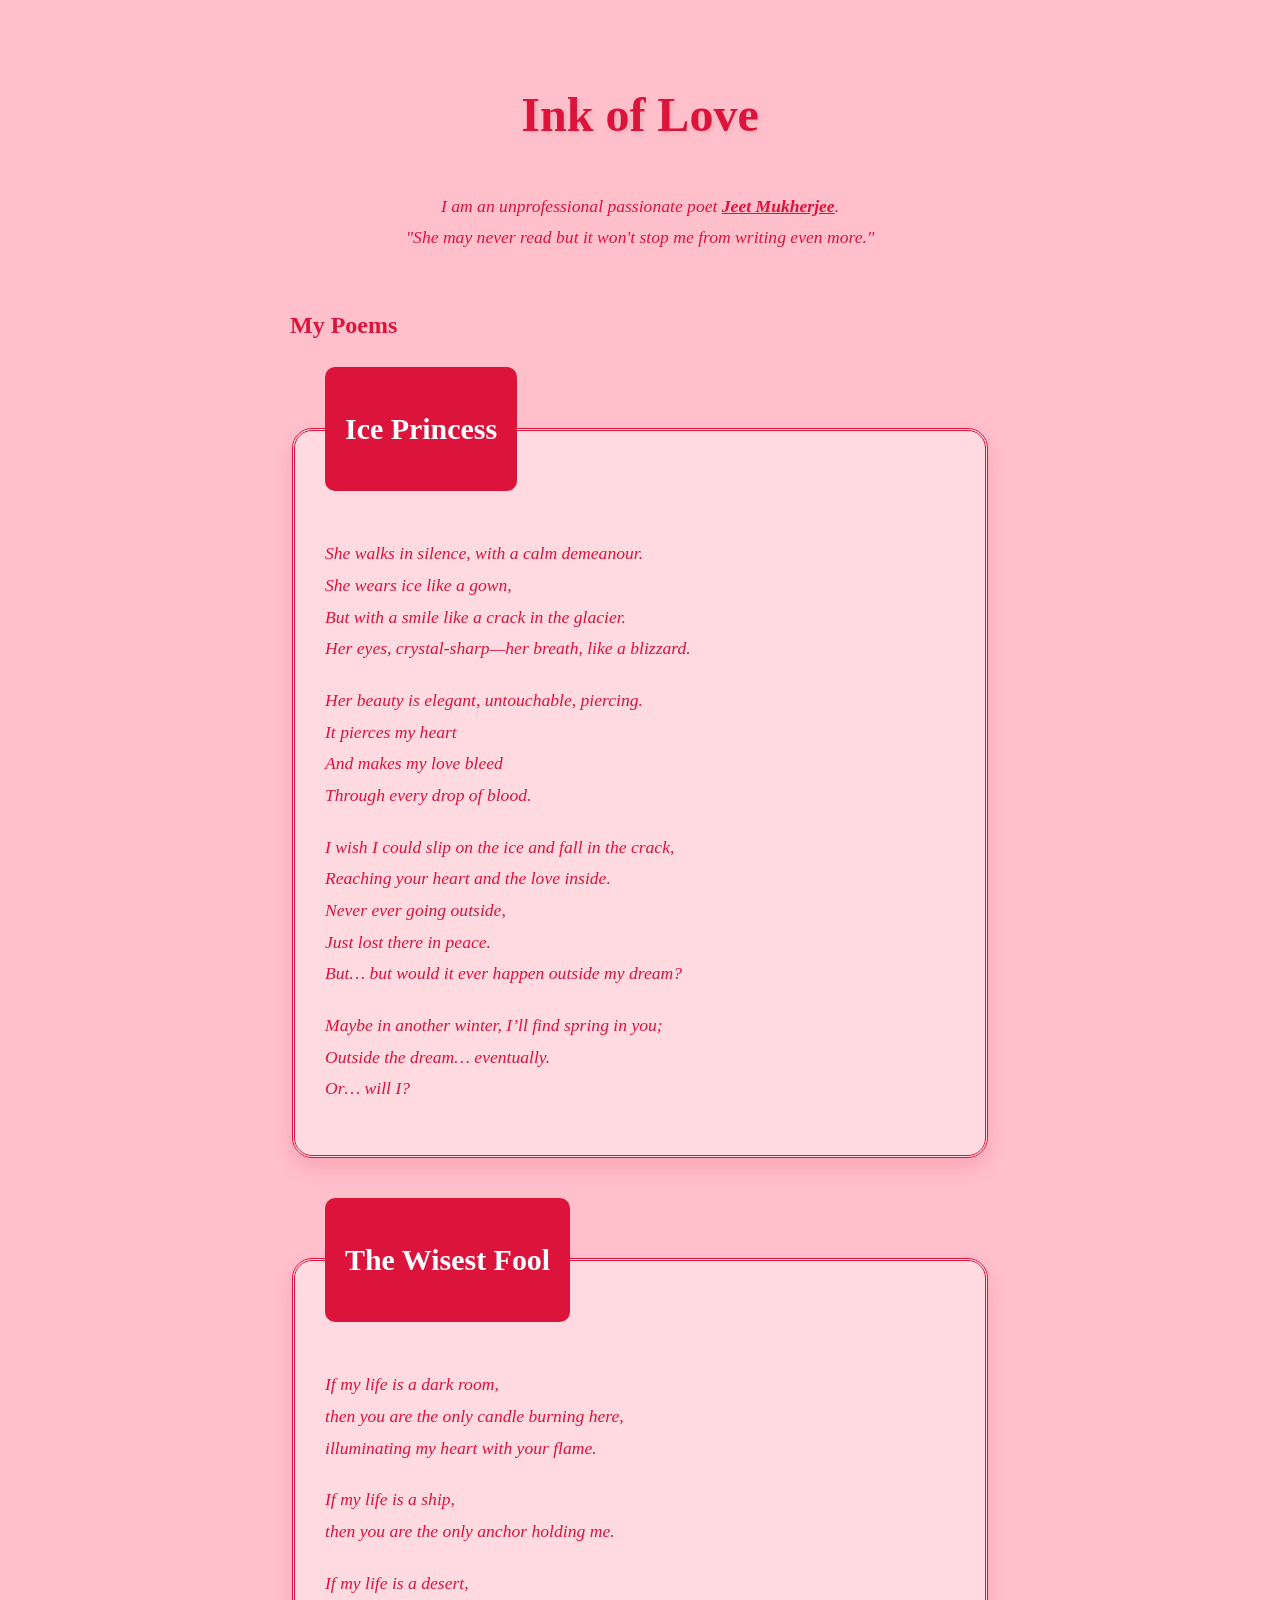
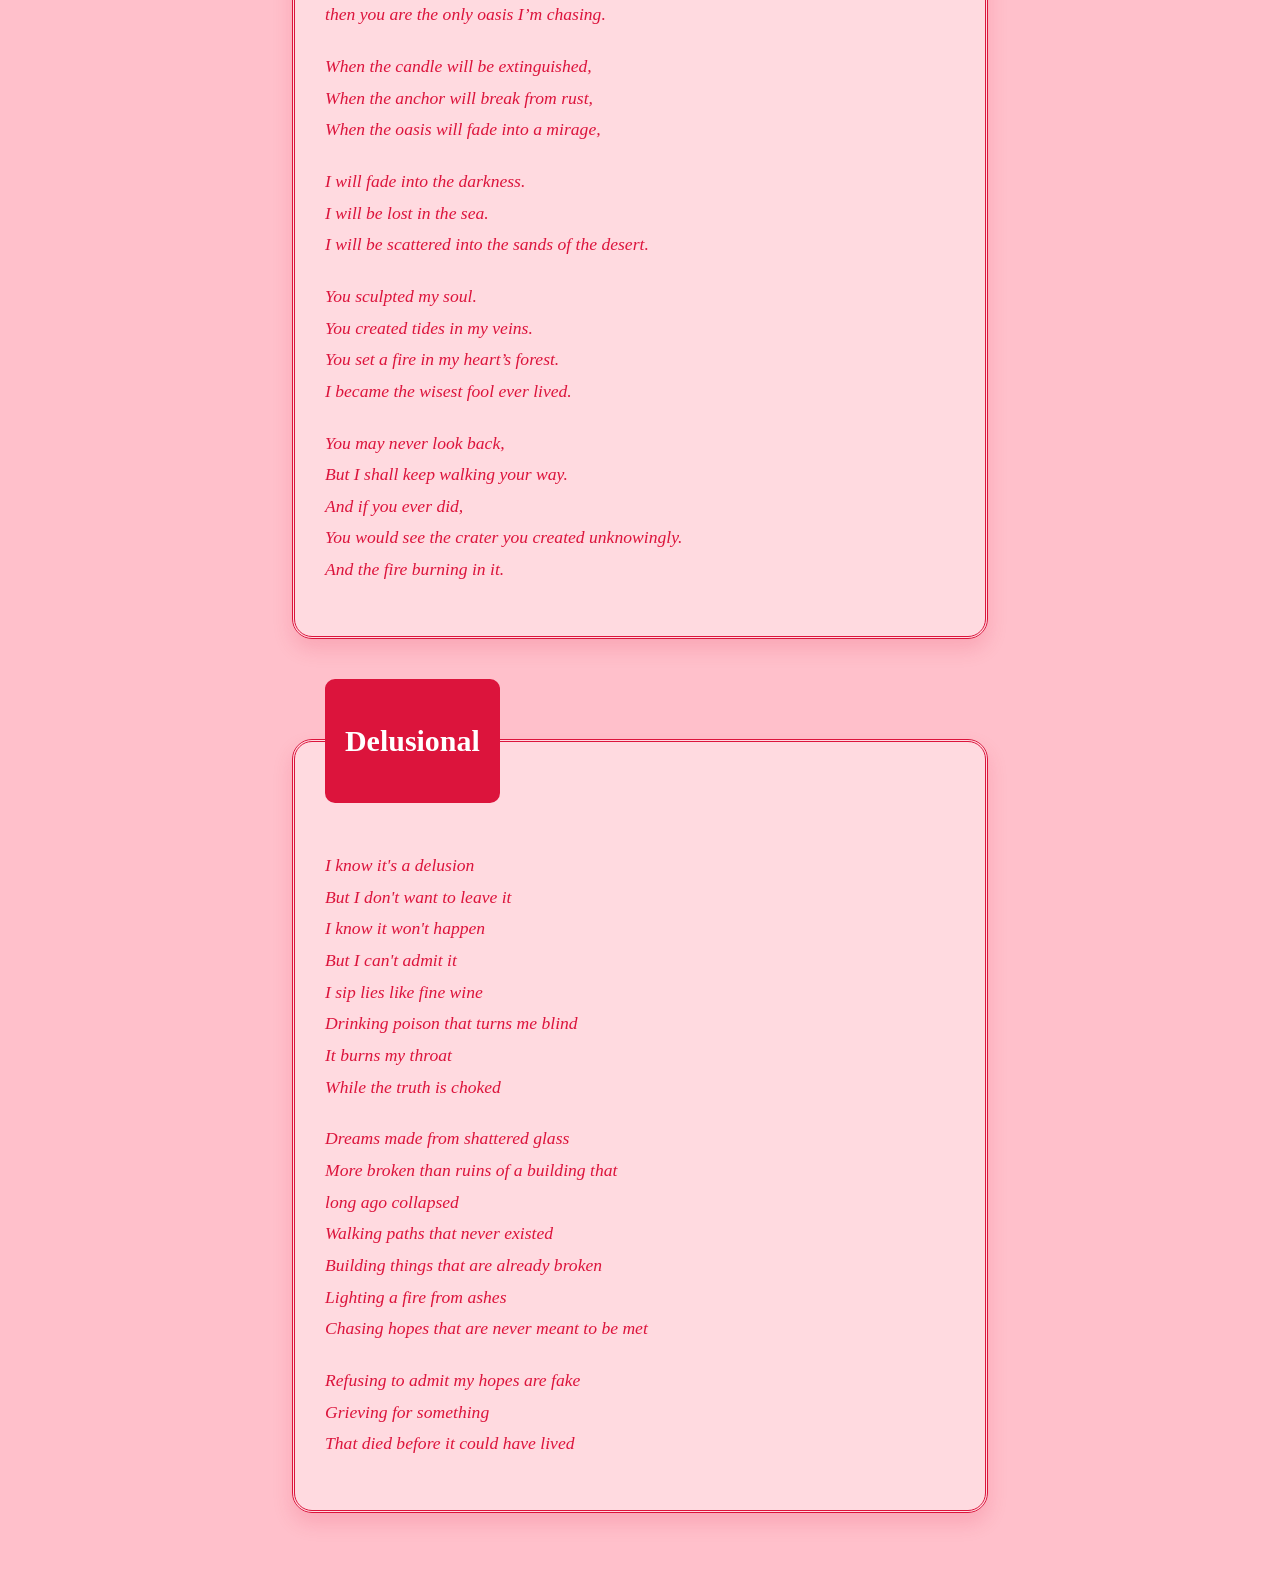
==== index.html @ afbf2653 "Add files via upload" ====
<!DOCTYPE html>
<html lang="en">
<head>
    <meta charset="UTF-8">
    <meta name="viewport" content="width=device-width, initial-scale=1.0">
    <title>Ink of Love</title>
    <link rel="stylesheet" href="style.css">
</head>


    <header>
        <h1><b>Ink of Love</b></h1>
        <p>I am an unprofessional passionate poet <strong>Jeet Mukherjee</strong>.<br>
        <em>"She may never read but it won't stop me from writing even more."</em></p>
    </header>

    <main>
        <h2>My Poems</h2>

        <fieldset>
            <legend><h3><b>Ice Princess</b></h3>
</legend>
            <p>
                She walks in silence, with a calm demeanour.<br>
                She wears ice like a gown,<br>
                But with a smile like a crack in the glacier.<br>
                Her eyes, crystal-sharp—her breath, like a blizzard.
            </p>
            <p>
                Her beauty is elegant, untouchable, piercing.<br>
                It pierces my heart<br>
                And makes my love bleed<br>
                Through every drop of blood.
            </p>
            <p>
                I wish I could slip on the ice and fall in the crack,<br>
                Reaching your heart and the love inside.<br>
                Never ever going outside,<br>
                Just lost there in peace.<br>
                But… but would it ever happen outside my dream?
            </p>
            <p>
                Maybe in another winter, I’ll find spring in you;<br>
                Outside the dream… eventually.<br>
                Or… will I?
            </p>
        </fieldset>

        <fieldset>
            <legend><h3><b>The Wisest Fool</b>
</h3></legend>
            <p>
                If my life is a dark room,<br>
                then you are the only candle burning here,<br>
                illuminating my heart with your flame.
            </p>
            <p>
                If my life is a ship,<br>
                then you are the only anchor holding me.
            </p>
            <p>
                If my life is a desert,<br>
                then you are the only oasis I’m chasing.
            </p>
            <p>
                When the candle will be extinguished,<br>
                When the anchor will break from rust,<br>
                When the oasis will fade into a mirage,
            </p>
            <p>
                I will fade into the darkness.<br>
                I will be lost in the sea.<br>
                I will be scattered into the sands of the desert.
            </p>
            <p>
                You sculpted my soul.<br>
                You created tides in my veins.<br>
                You set a fire in my heart’s forest.<br>
                I became the wisest fool ever lived.
            </p>
            <p>
                You may never look back,<br>
                But I shall keep walking your way.<br>
                And if you ever did,<br>
                You would see the crater you created unknowingly.<br>
                And the fire burning in it.
            </p>
        </fieldset>

        <fieldset>
            <legend><h3><b>Delusional</b></h3>
</legend>
            <p>
                I know it's a delusion<br>
                But I don't want to leave it<br>
                I know it won't happen<br>
                But I can't admit it<br>
                I sip lies like fine wine<br>
                Drinking poison that turns me blind<br>
                It burns my throat<br>
                While the truth is choked
            </p>
            <p>
                Dreams made from shattered glass<br>
                More broken than ruins of a building that<br> 
                long ago collapsed<br>
                Walking paths that never existed<br>
                Building things that are already broken<br>
                Lighting a fire from ashes<br>
                Chasing hopes that are never meant to be met
            </p>
            <p>
                Refusing to admit my hopes are fake<br>
                Grieving for something<br>
                That died before it could have lived
            </p>
        </fieldset>
    </main>

</body>
</html>
---- style.css ----
body {
    background-color: #FFC0CB;
    color: crimson;            
    font-family: 'Georgia', serif; 
    line-height: 1.8;
    padding: 40px 20px;
    max-width: 700px;
    margin: 0 auto;           
}


header {
    text-align: center;
    margin-bottom: 50px;
}

h1 {
    font-size: 3rem;
    text-shadow: 2px 2px 4px rgba(0, 0, 0, 0.1);
}


fieldset {
    border: 3px double crimson;
    border-radius: 20px;
    margin-bottom: 40px;
    padding: 30px;
    background-color: rgba(255, 255, 255, 0.4); 
    box-shadow: 0 10px 20px rgba(220, 20, 60, 0.15);
}


legend {
    font-weight: bold;
    font-size: 1.6rem;         /* Ab title bada dikhega */
    background-color: crimson; /* Title ke peeche crimson block */
    color: white;              /* Title ka text white taaki crimson par dikhe */
    padding: 5px 20px;
    border-radius: 10px;
}


p {
    font-size: 1.1rem;
    margin-bottom: 20px;
    font-style: italic;
}


strong {
    text-decoration: underline;
}
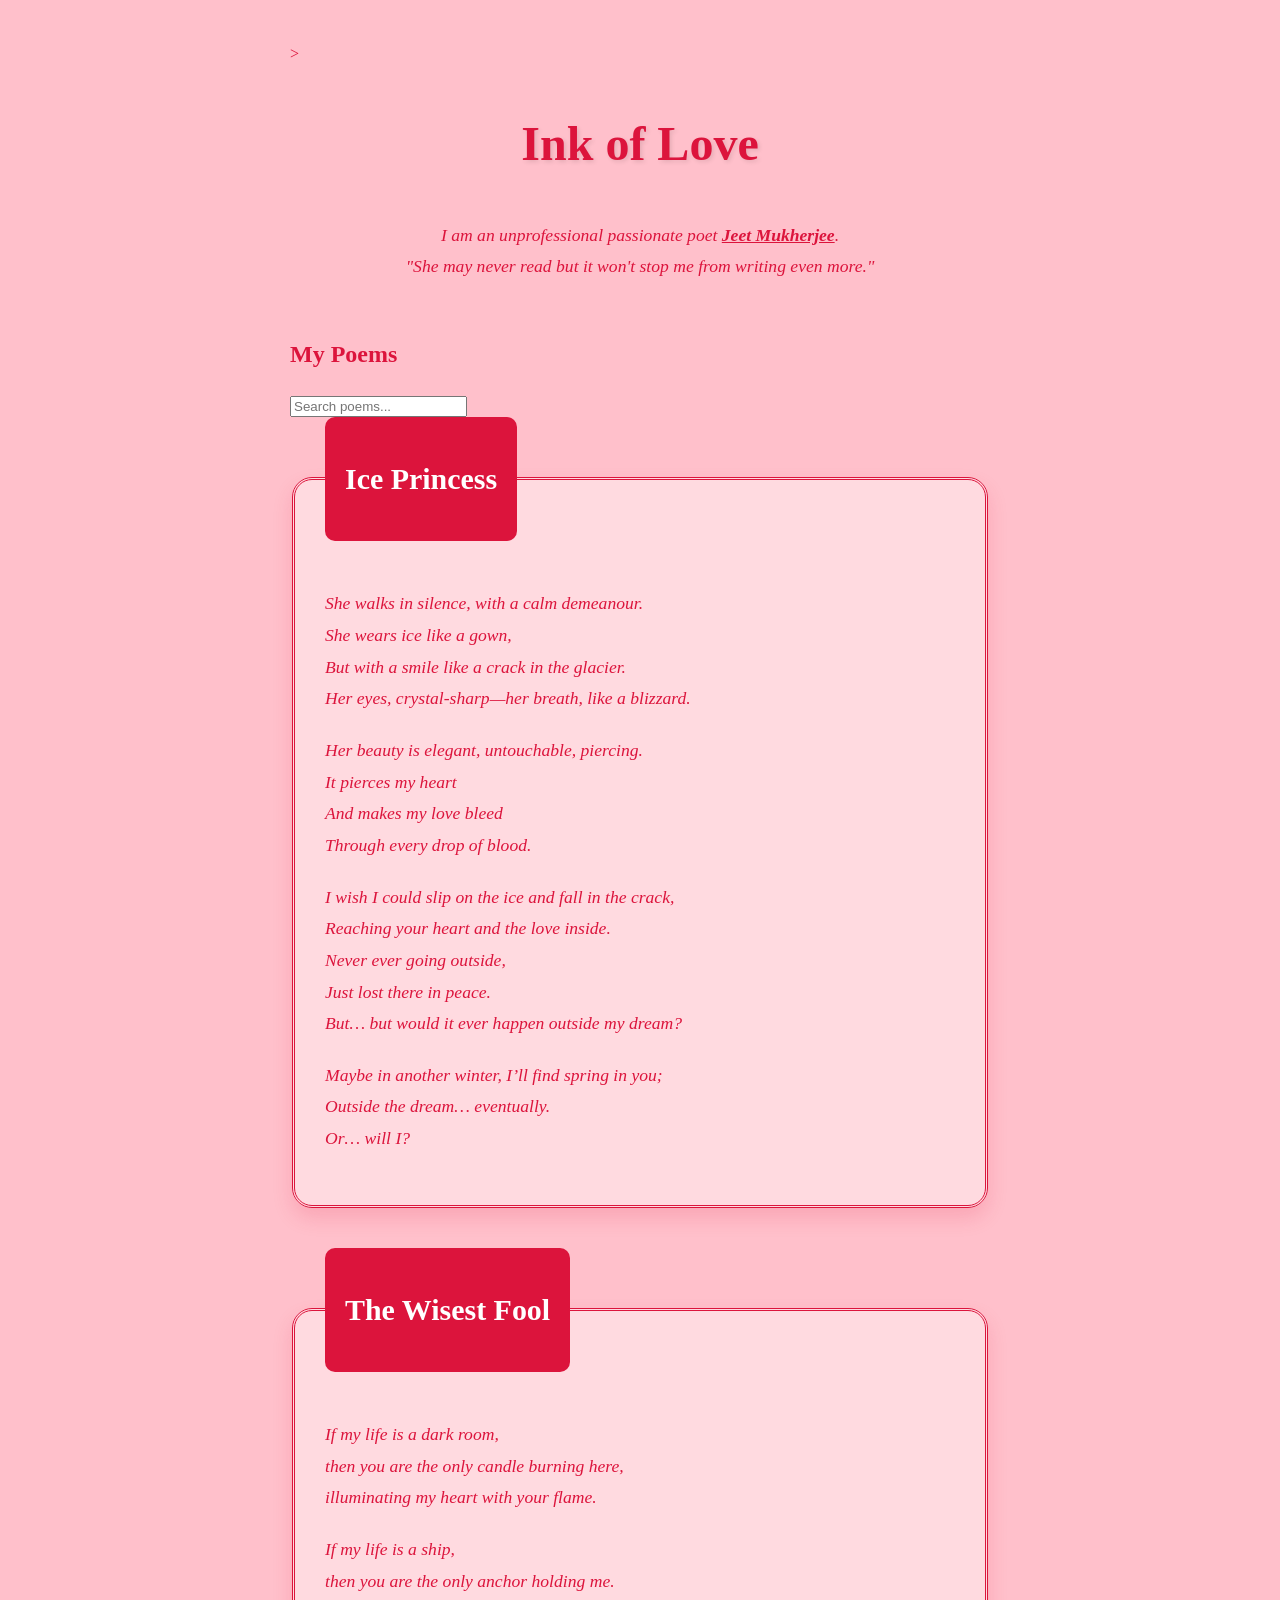
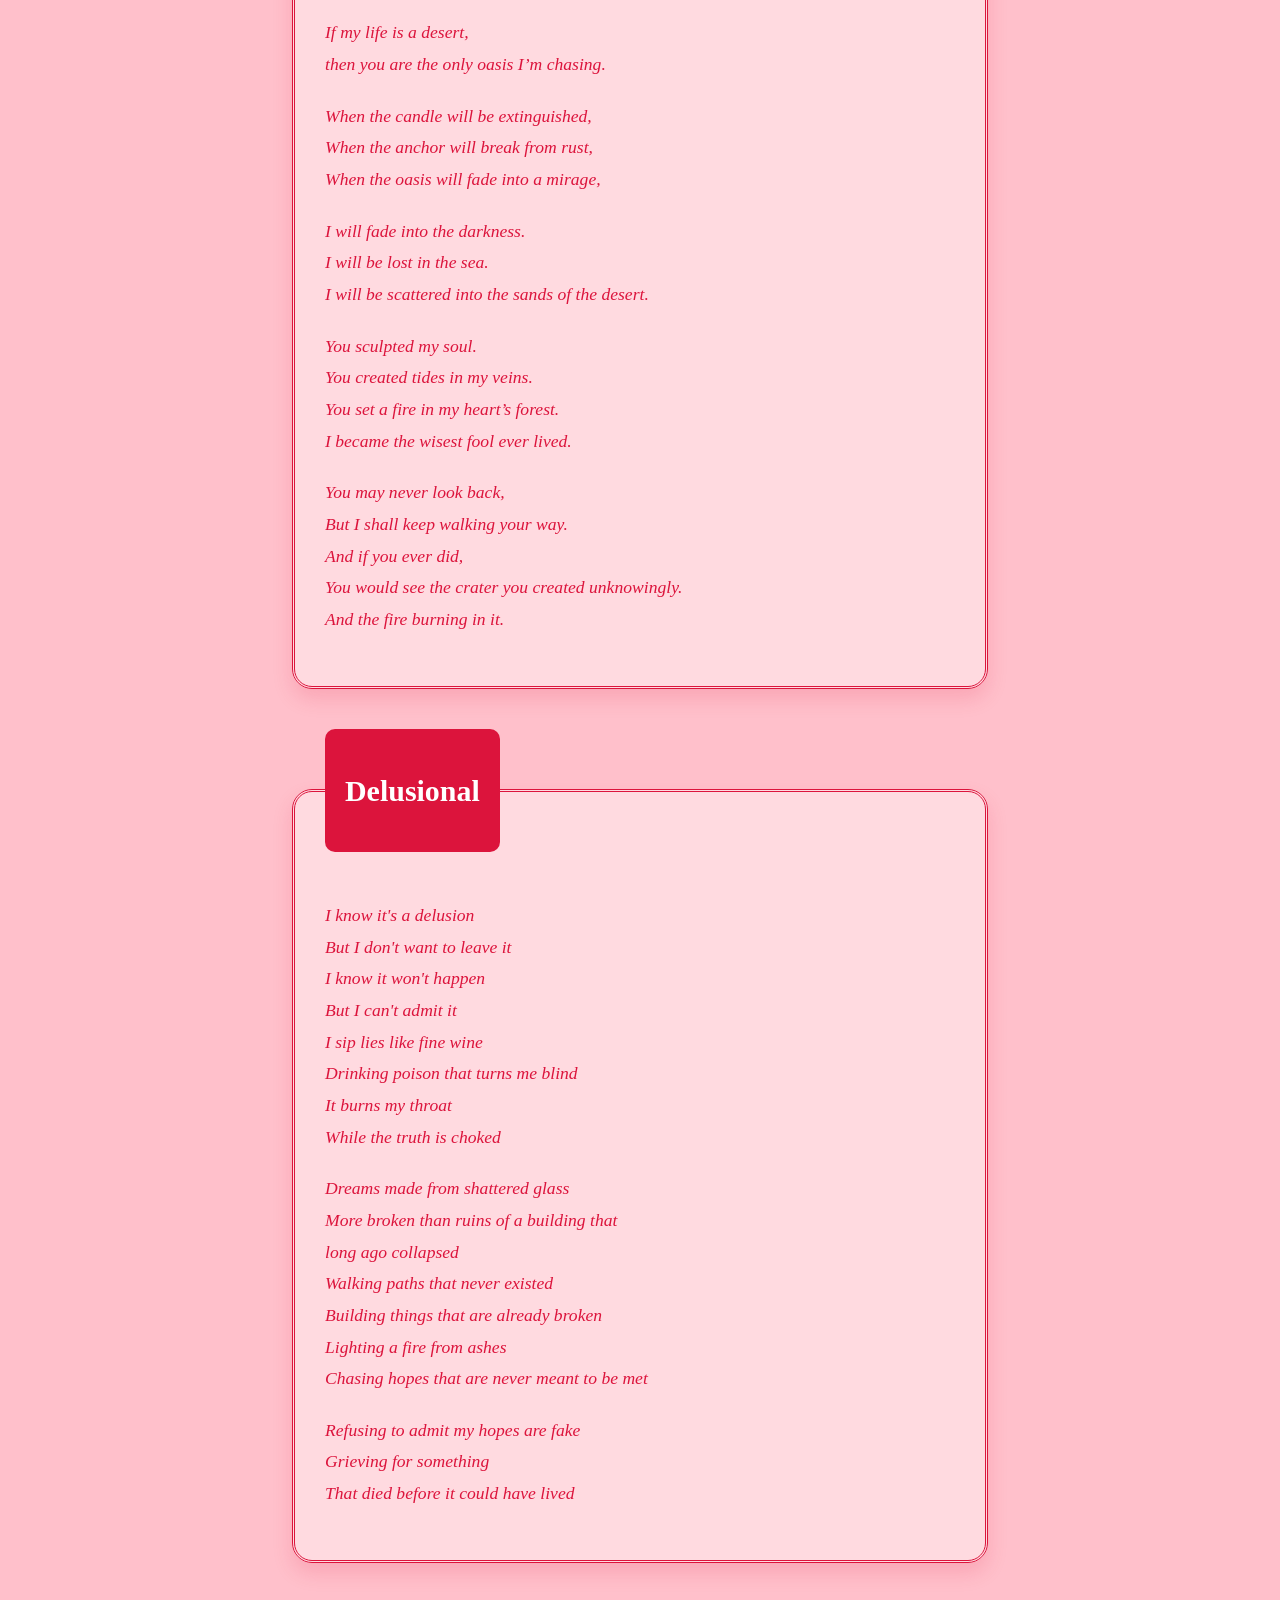
==== commit d8d00d10: "Implement poem search functionality Added a search input for filtering poems in the main section." ====
--- a/index.html
+++ b/index.html
@@ -1,6 +1,4 @@
-
-
-<!DOCTYPE html>
+><!DOCTYPE html>
 <html lang="en">
 <head>
     <meta charset="UTF-8">
@@ -18,6 +16,10 @@
 
     <main>
         <h2>My Poems</h2>
+<div class="search-container">
+    <input type="text" id="poemSearch" placeholder="Search poems..." onkeyup="searchPoem()">
+</div>
+
 
         <fieldset>
             <legend><h3><b>Ice Princess</b></h3>
@@ -118,8 +120,38 @@
             </p>
         </fieldset>
     </main>
+    <script>
+function searchPoem() {
+    
+    let input = document.getElementById('poemSearch').value.toLowerCase();
+    
+  
+    let allPoems = document.querySelectorAll('fieldset');
+
+    allPoems.forEach(function(poem) {
+        
+        let titleTag = poem.querySelector('legend');
+        
+        if (titleTag) {
+            let titleText = titleTag.innerText.toLowerCase();
+            
+            
+            if (titleText.indexOf(input) > -1) {
+                poem.style.display = "";      
+            } else {
+                poem.style.display = "none";  
+            }
+        }
+    });
+}
+</script>
+
+
 
 </body>
 </html>
 
 
+
+
+
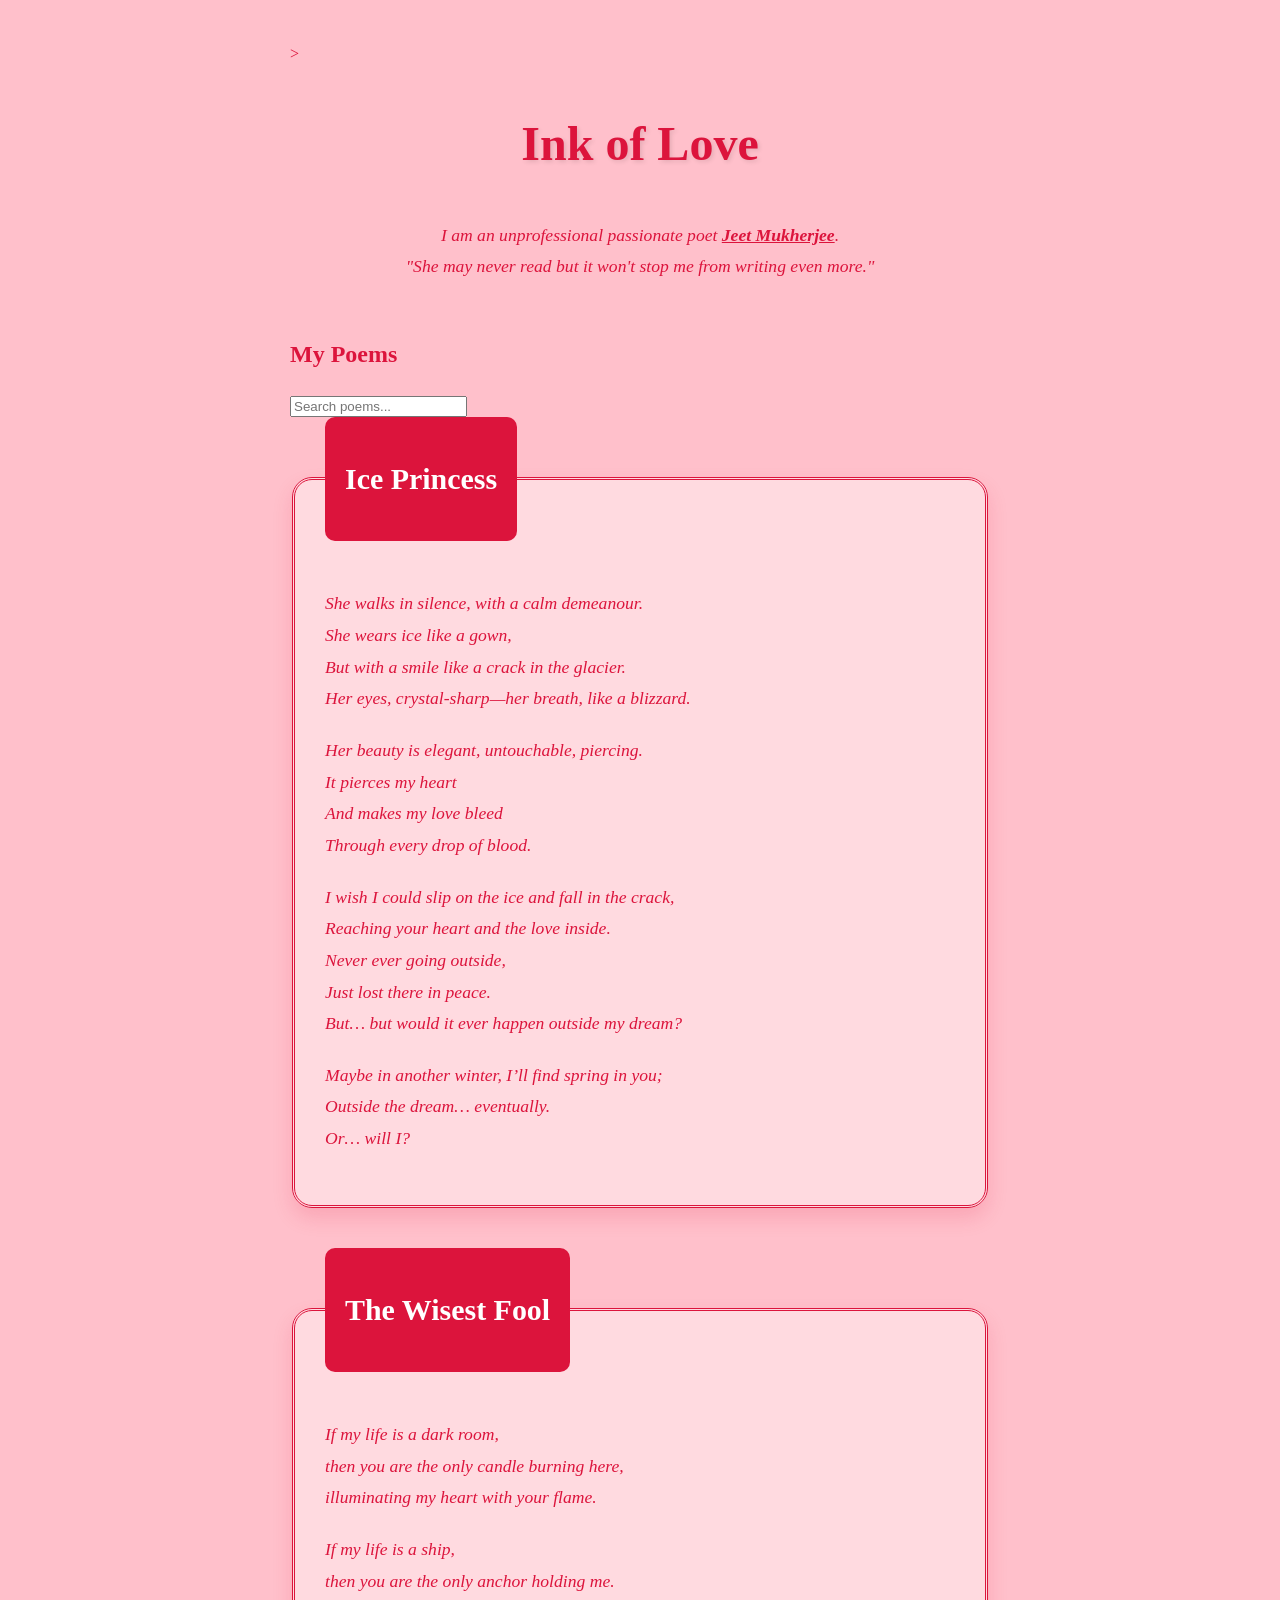
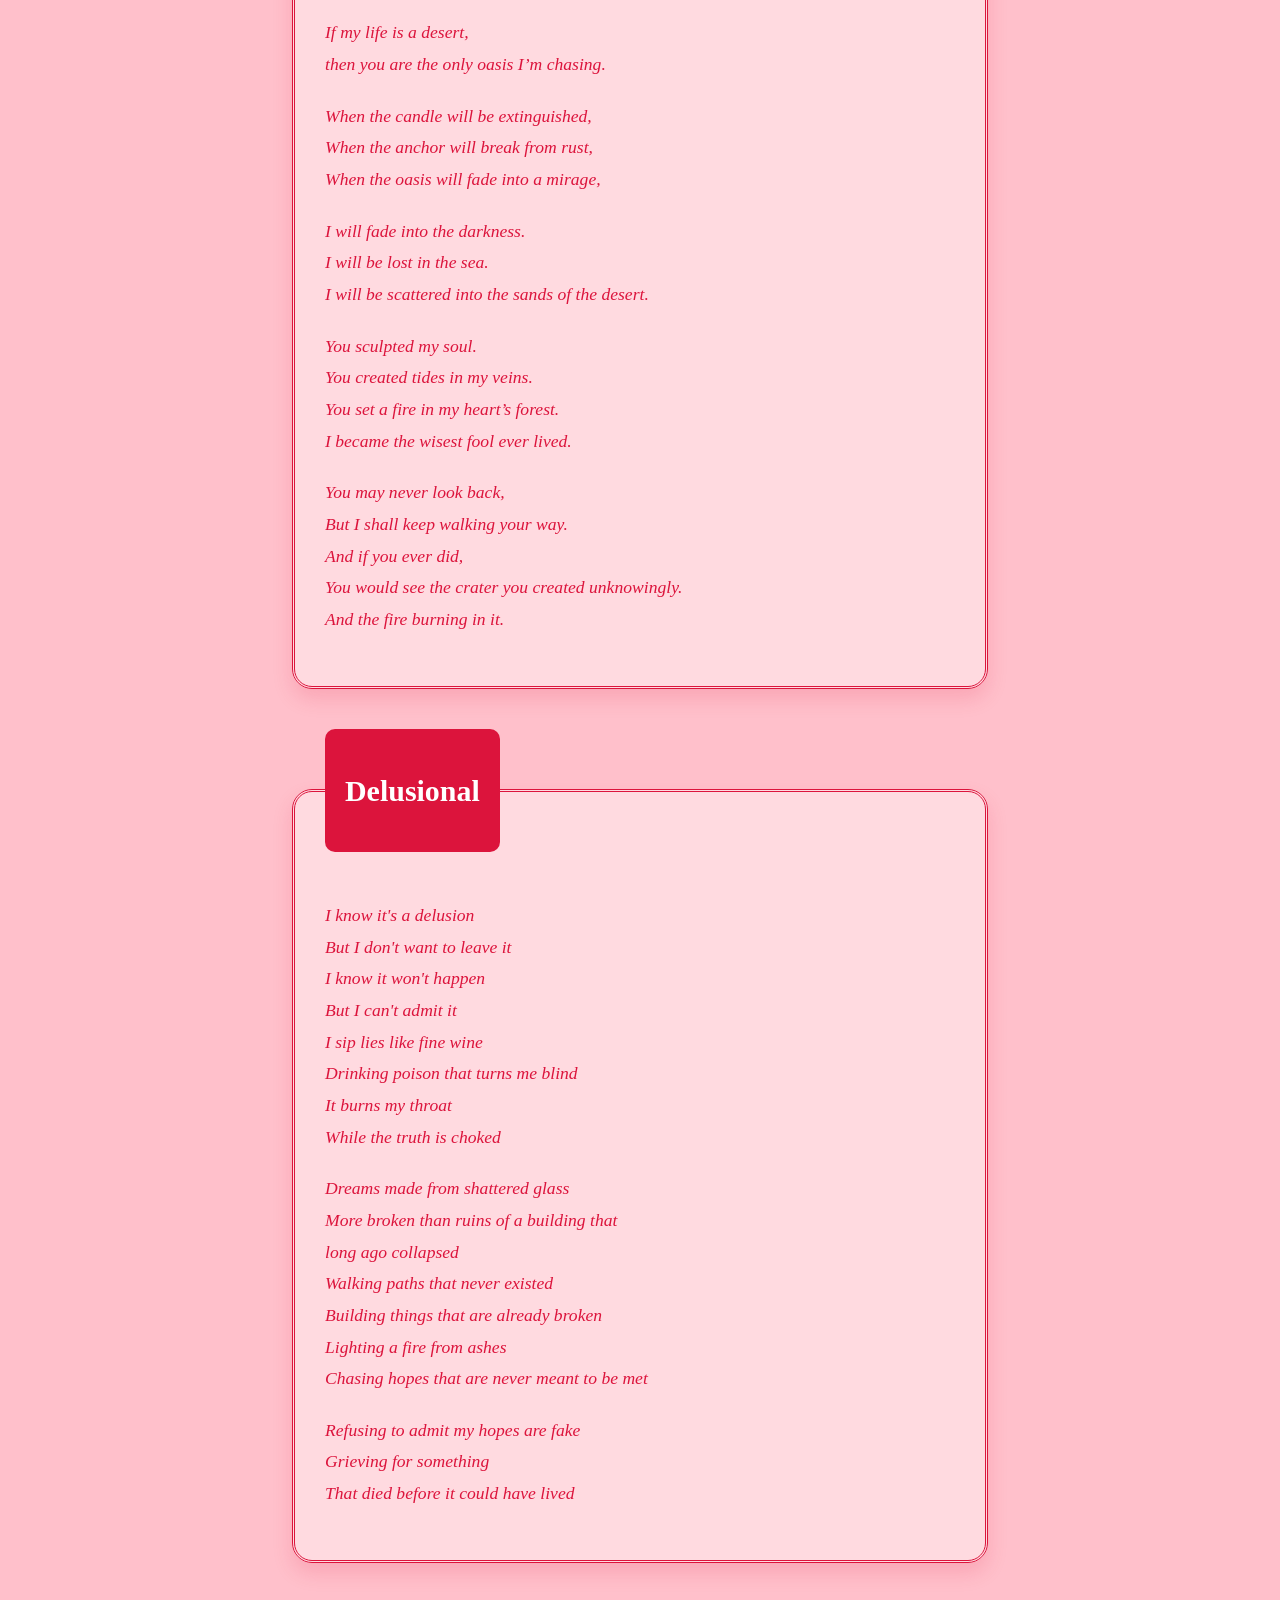
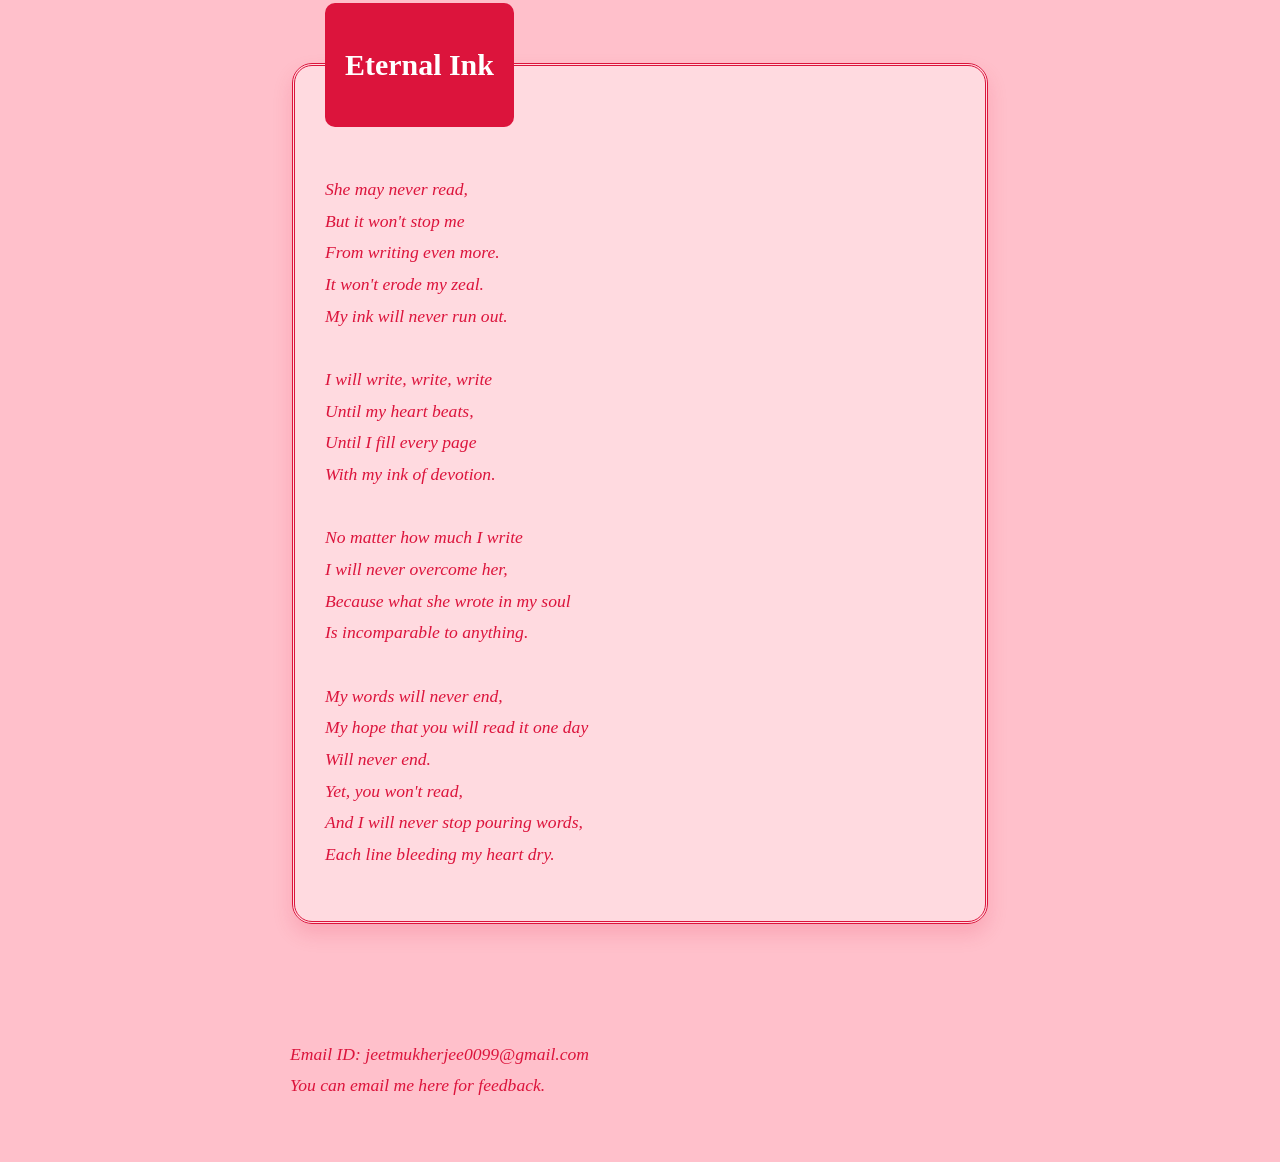
==== commit 92457478: "Add poem and contact info to index.html Added a new fieldset with a poem and contact information." ====
--- a/index.html
+++ b/index.html
@@ -119,6 +119,36 @@
                 That died before it could have lived
             </p>
         </fieldset>
+        <fieldset>
+    <legend><h3><b>Eternal Ink</b></h3></legend>
+    <p>
+        She may never read,<br>
+        But it won't stop me<br>
+        From writing even more.<br>
+        It won't erode my zeal.<br>
+        My ink will never run out.<br>
+        <br>
+        I will write, write, write<br>
+        Until my heart beats,<br>
+        Until I fill every page<br>
+        With my ink of devotion.<br>
+        <br>
+        No matter how much I write<br>
+        I will never overcome her,<br>
+        Because what she wrote in my soul<br>
+        Is incomparable to anything.<br>
+        <br>
+        My words will never end,<br>
+        My hope that you will read it one day<br>
+        Will never end.<br>
+        Yet, you won't read,<br>
+        And I will never stop pouring words,<br>
+        Each line bleeding my heart dry.
+    </p>
+        </fieldset> <br> <br>
+        <p>Email ID: jeetmukherjee0099@gmail.com<br>
+        You can email me here for feedback.</p>
+        
     </main>
     <script>
 function searchPoem() {
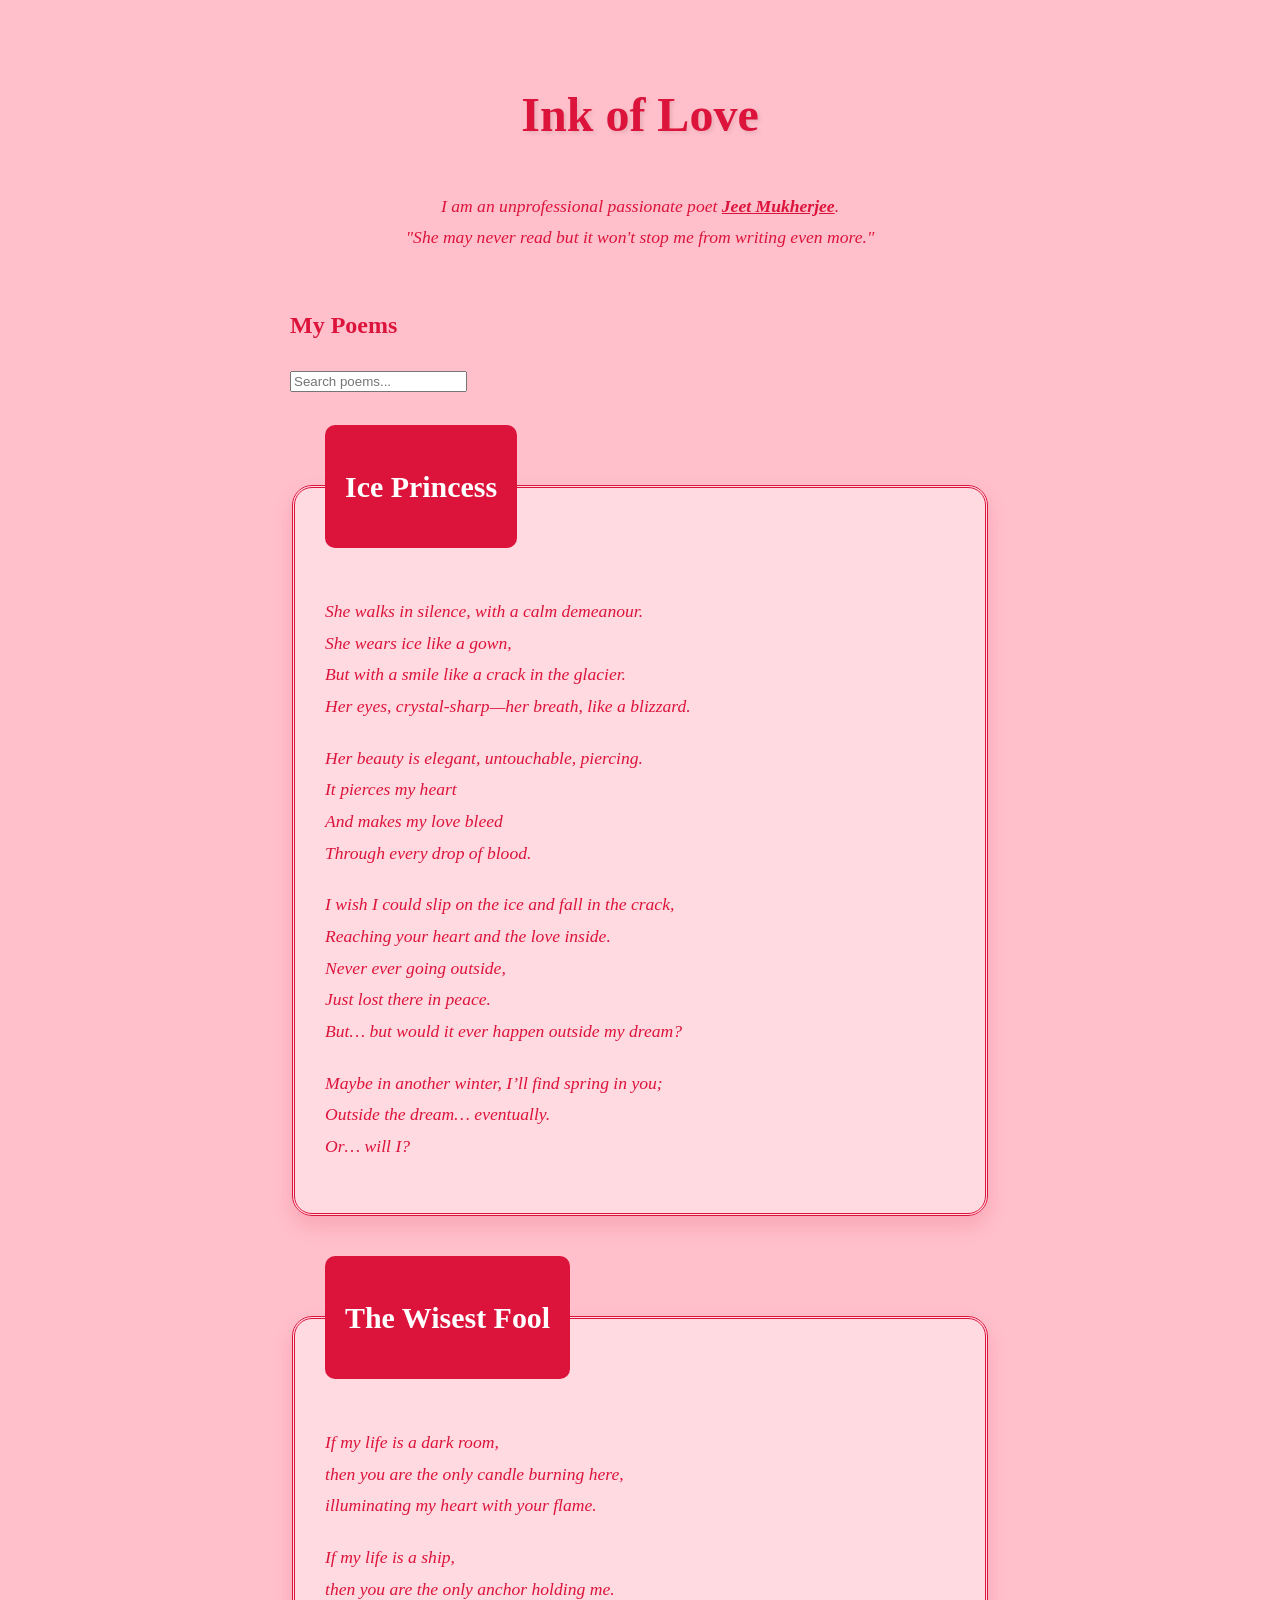
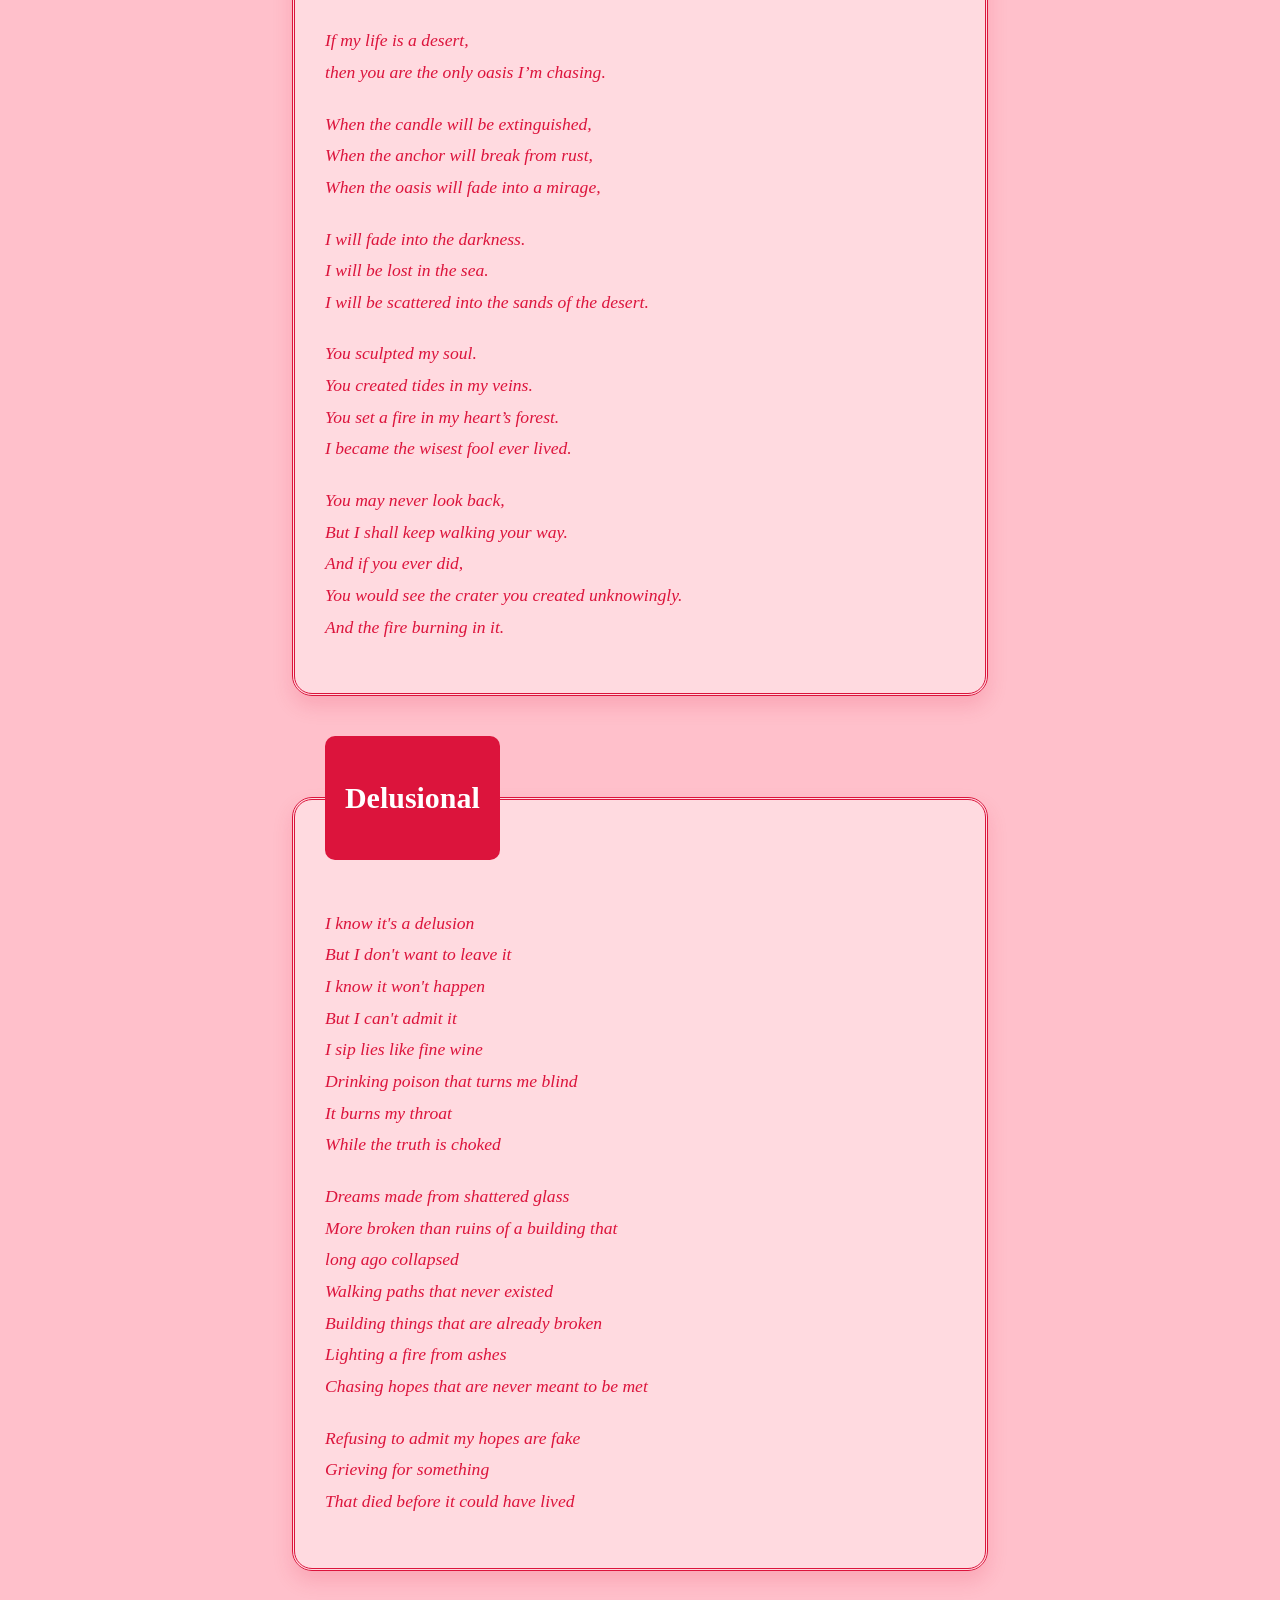
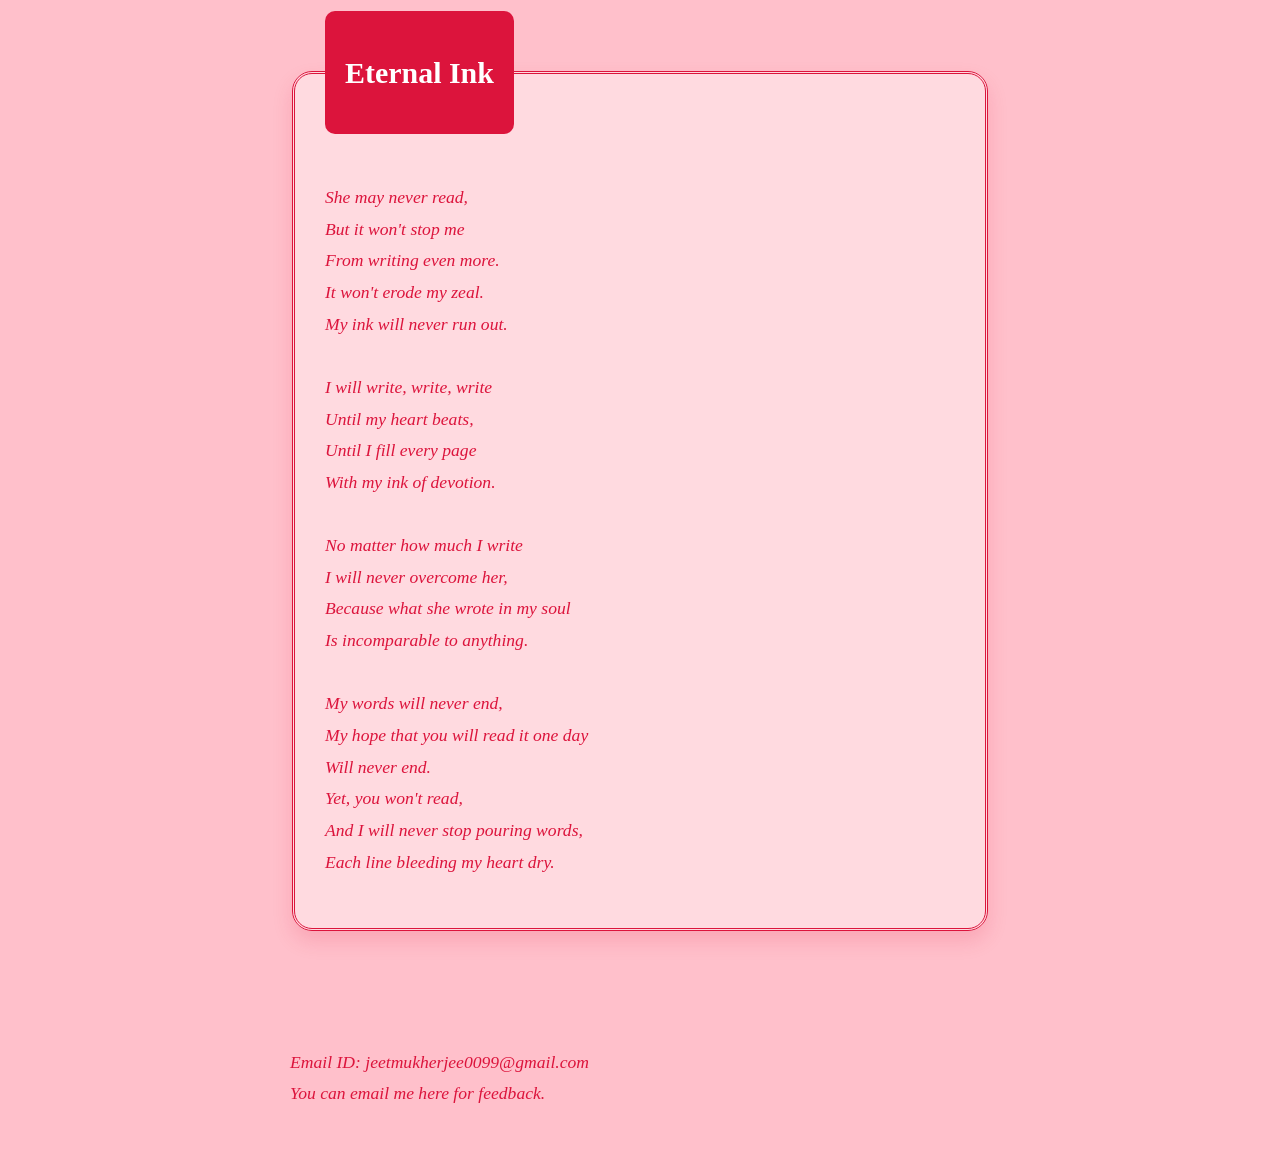
==== commit 90420a99: "Fix HTML syntax and formatting issues" ====
--- a/index.html
+++ b/index.html
@@ -1,4 +1,4 @@
-><!DOCTYPE html>
+<!DOCTYPE html>
 <html lang="en">
 <head>
     <meta charset="UTF-8">
@@ -18,7 +18,8 @@
         <h2>My Poems</h2>
 <div class="search-container">
     <input type="text" id="poemSearch" placeholder="Search poems..." onkeyup="searchPoem()">
-</div>
+</div> 
+        <br>
 
 
         <fieldset>
